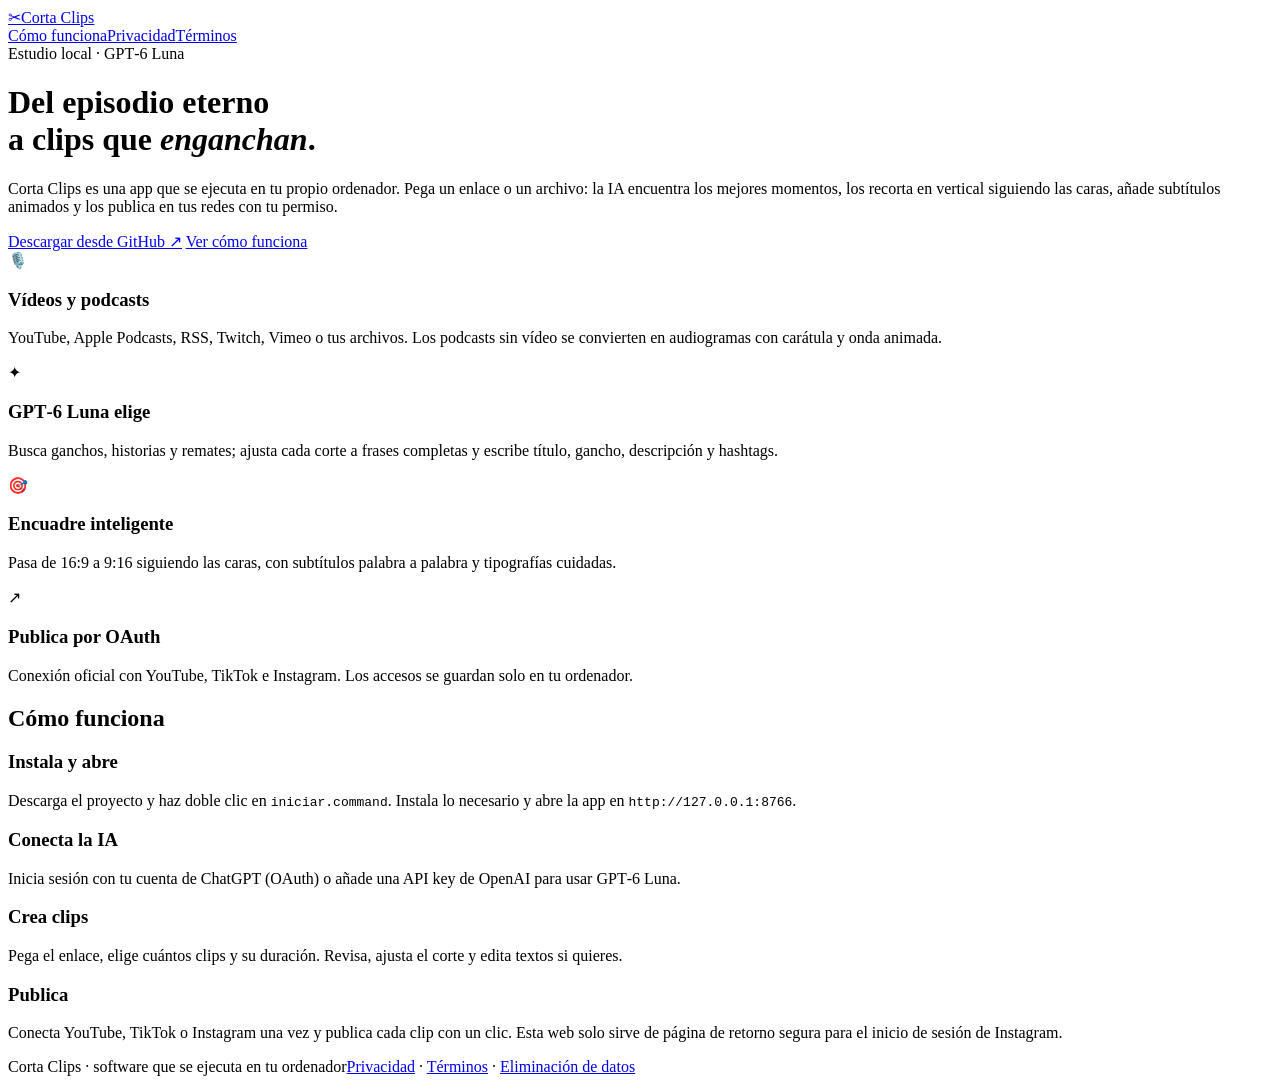
==== site/index.html @ 97ef82d2 "Corta Clips 2.0: podcasts, GPT-6 Luna por OAuth/API y publicación OAuth en redes - Podcasts solo aud" ====
<!doctype html>
<html lang="es">
<head>
<meta charset="utf-8">
<meta name="viewport" content="width=device-width,initial-scale=1">
<title>Corta Clips · de episodios largos a clips verticales</title>
<meta name="description" content="Corta Clips convierte vídeos y podcasts largos en clips verticales con subtítulos animados y los publica en YouTube Shorts, TikTok e Instagram Reels. Se ejecuta en tu ordenador.">
<link rel="icon" href="data:image/svg+xml,%3Csvg xmlns='http://www.w3.org/2000/svg' viewBox='0 0 64 64'%3E%3Crect width='64' height='64' rx='16' fill='%23d5f878'/%3E%3Ctext x='32' y='44' font-size='34' text-anchor='middle'%3E%E2%9C%82%3C/text%3E%3C/svg%3E">
<link rel="stylesheet" href="/styles.css">
</head>
<body>
<div class="wrap">
  <nav>
    <a class="brand" href="/"><span class="mark">✂</span>Corta Clips</a>
    <div class="links"><a href="#como">Cómo funciona</a><a href="/privacidad">Privacidad</a><a href="/terminos">Términos</a></div>
  </nav>
  <div class="eyebrow">Estudio local · GPT‑6 Luna</div>
  <h1>Del episodio eterno<br>a clips que <em>enganchan</em>.</h1>
  <p class="lead">Corta Clips es una app que se ejecuta en tu propio ordenador. Pega un enlace o un archivo: la IA encuentra los mejores momentos, los recorta en vertical siguiendo las caras, añade subtítulos animados y los publica en tus redes con tu permiso.</p>
  <div class="row">
    <a class="btn" href="https://github.com/marcoslucasfernando-sketch/open-curt">Descargar desde GitHub ↗</a>
    <a class="btn alt" href="#como">Ver cómo funciona</a>
  </div>

  <div class="grid">
    <div class="feat"><div class="ic">🎙️</div><h3>Vídeos y podcasts</h3><p>YouTube, Apple Podcasts, RSS, Twitch, Vimeo o tus archivos. Los podcasts sin vídeo se convierten en audiogramas con carátula y onda animada.</p></div>
    <div class="feat"><div class="ic">✦</div><h3>GPT‑6 Luna elige</h3><p>Busca ganchos, historias y remates; ajusta cada corte a frases completas y escribe título, gancho, descripción y hashtags.</p></div>
    <div class="feat"><div class="ic">🎯</div><h3>Encuadre inteligente</h3><p>Pasa de 16:9 a 9:16 siguiendo las caras, con subtítulos palabra a palabra y tipografías cuidadas.</p></div>
    <div class="feat"><div class="ic">↗</div><h3>Publica por OAuth</h3><p>Conexión oficial con YouTube, TikTok e Instagram. Los accesos se guardan solo en tu ordenador.</p></div>
  </div>

  <section id="como" class="steps">
    <h2>Cómo funciona</h2>
    <div class="step"><h3>Instala y abre</h3><p>Descarga el proyecto y haz doble clic en <code>iniciar.command</code>. Instala lo necesario y abre la app en <code>http://127.0.0.1:8766</code>.</p></div>
    <div class="step"><h3>Conecta la IA</h3><p>Inicia sesión con tu cuenta de ChatGPT (OAuth) o añade una API key de OpenAI para usar GPT‑6 Luna.</p></div>
    <div class="step"><h3>Crea clips</h3><p>Pega el enlace, elige cuántos clips y su duración. Revisa, ajusta el corte y edita textos si quieres.</p></div>
    <div class="step"><h3>Publica</h3><p>Conecta YouTube, TikTok o Instagram una vez y publica cada clip con un clic. Esta web solo sirve de página de retorno segura para el inicio de sesión de Instagram.</p></div>
  </section>

  <footer><span>Corta Clips · software que se ejecuta en tu ordenador</span><span><a href="/privacidad">Privacidad</a> · <a href="/terminos">Términos</a> · <a href="/eliminacion-datos">Eliminación de datos</a></span></footer>
</div>
</body>
</html>
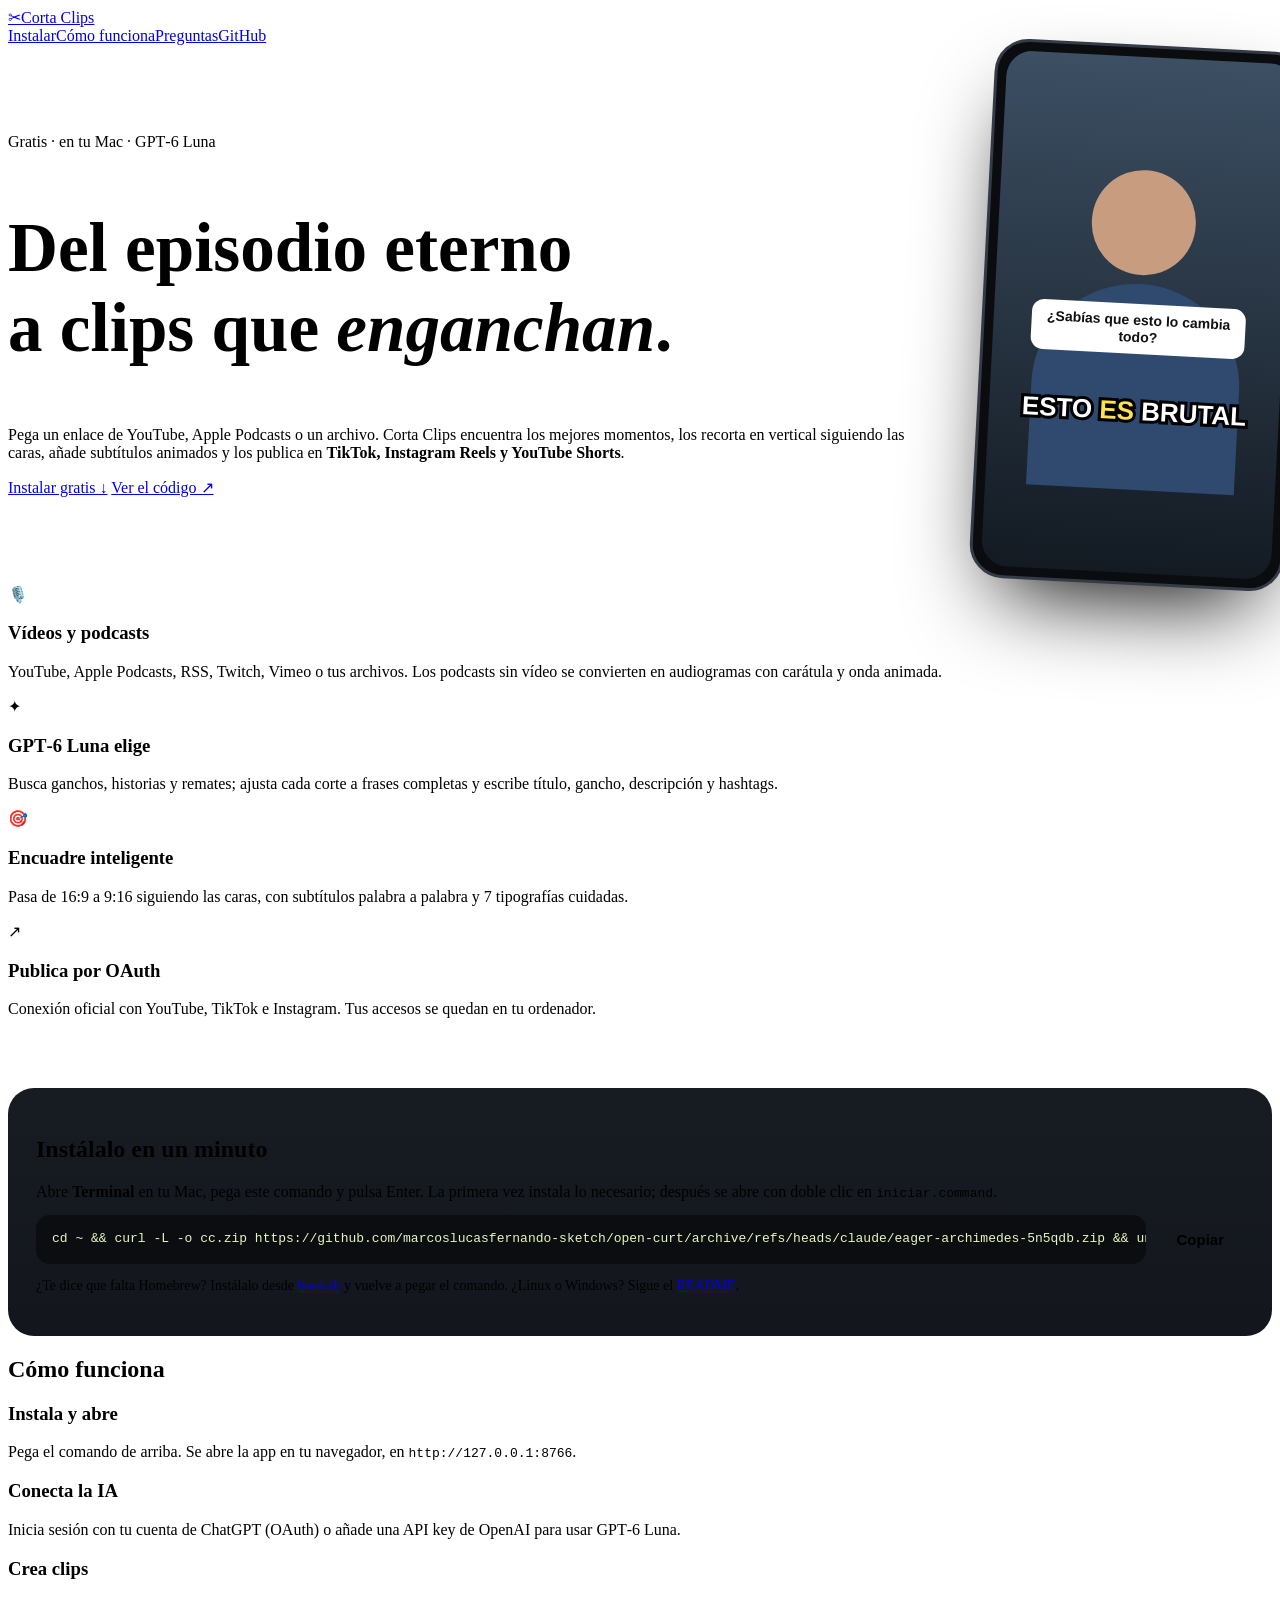
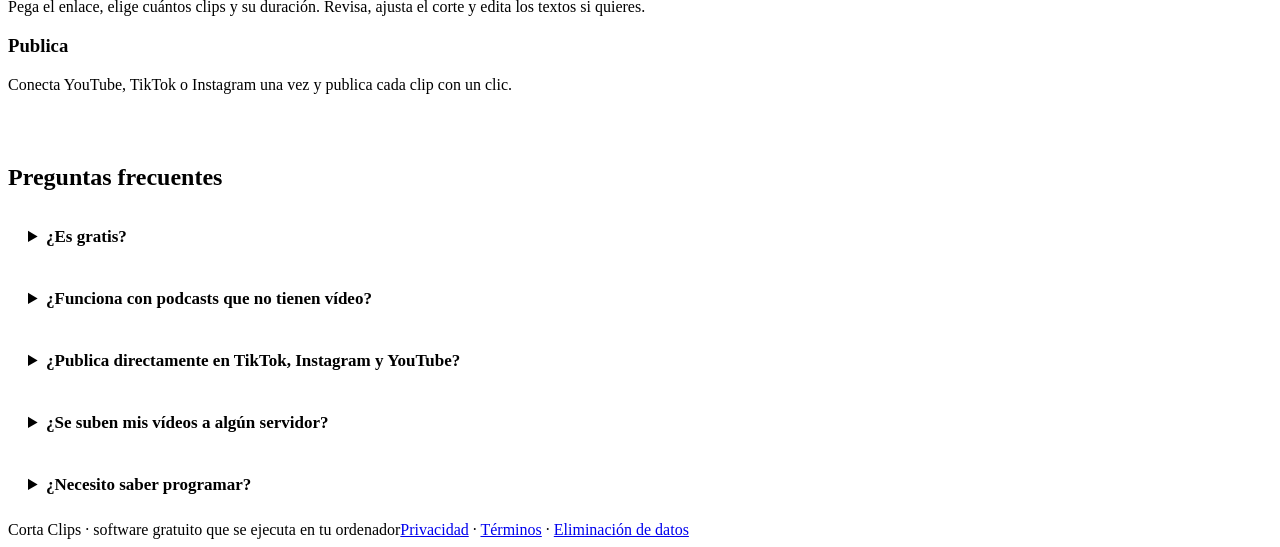
==== commit 16dceff1: "Web: SEO, tarjeta para redes, instalación con un clic y preguntas frecuentes - Metadatos Open Graph/" ====
--- a/site/index.html
+++ b/site/index.html
@@ -3,41 +3,149 @@
 <head>
 <meta charset="utf-8">
 <meta name="viewport" content="width=device-width,initial-scale=1">
-<title>Corta Clips · de episodios largos a clips verticales</title>
-<meta name="description" content="Corta Clips convierte vídeos y podcasts largos en clips verticales con subtítulos animados y los publica en YouTube Shorts, TikTok e Instagram Reels. Se ejecuta en tu ordenador.">
+<title>Corta Clips · Convierte podcasts y vídeos en clips para TikTok, Reels y Shorts gratis</title>
+<meta name="description" content="App gratuita para Mac que convierte podcasts y vídeos largos en clips verticales con subtítulos animados. GPT‑6 Luna elige los mejores momentos, sigue las caras y publica en YouTube Shorts, TikTok e Instagram Reels.">
+<link rel="canonical" href="https://corta-clips.netlify.app/">
+<meta name="theme-color" content="#0b0d10">
+<meta name="robots" content="index,follow,max-image-preview:large">
+<meta property="og:type" content="website">
+<meta property="og:site_name" content="Corta Clips">
+<meta property="og:locale" content="es_ES">
+<meta property="og:url" content="https://corta-clips.netlify.app/">
+<meta property="og:title" content="Corta Clips · Del episodio eterno a clips que enganchan">
+<meta property="og:description" content="Podcasts y vídeos → clips verticales con subtítulos animados. GPT‑6 Luna elige los mejores momentos. Gratis y en tu Mac.">
+<meta property="og:image" content="https://corta-clips.netlify.app/og.png">
+<meta property="og:image:width" content="1200">
+<meta property="og:image:height" content="630">
+<meta property="og:image:alt" content="Corta Clips: del episodio eterno a clips que enganchan">
+<meta name="twitter:card" content="summary_large_image">
+<meta name="twitter:title" content="Corta Clips · Del episodio eterno a clips que enganchan">
+<meta name="twitter:description" content="Convierte podcasts y vídeos en clips para TikTok, Reels y Shorts con subtítulos animados. Gratis y en tu Mac.">
+<meta name="twitter:image" content="https://corta-clips.netlify.app/og.png">
 <link rel="icon" href="data:image/svg+xml,%3Csvg xmlns='http://www.w3.org/2000/svg' viewBox='0 0 64 64'%3E%3Crect width='64' height='64' rx='16' fill='%23d5f878'/%3E%3Ctext x='32' y='44' font-size='34' text-anchor='middle'%3E%E2%9C%82%3C/text%3E%3C/svg%3E">
+<link rel="apple-touch-icon" href="/apple-touch-icon.png">
+<link rel="preload" href="/fonts/Bricolage.ttf" as="font" type="font/ttf" crossorigin>
 <link rel="stylesheet" href="/styles.css">
+<script type="application/ld+json">
+{
+  "@context": "https://schema.org",
+  "@graph": [
+    {
+      "@type": "SoftwareApplication",
+      "name": "Corta Clips",
+      "url": "https://corta-clips.netlify.app/",
+      "image": "https://corta-clips.netlify.app/og.png",
+      "applicationCategory": "MultimediaApplication",
+      "operatingSystem": "macOS, Linux, Windows",
+      "inLanguage": "es",
+      "description": "Convierte podcasts y vídeos largos en clips verticales con subtítulos animados y los publica en YouTube Shorts, TikTok e Instagram Reels.",
+      "offers": {"@type": "Offer", "price": "0", "priceCurrency": "EUR"},
+      "downloadUrl": "https://github.com/marcoslucasfernando-sketch/open-curt"
+    },
+    {
+      "@type": "FAQPage",
+      "mainEntity": [
+        {"@type": "Question", "name": "¿Corta Clips es gratis?", "acceptedAnswer": {"@type": "Answer", "text": "Sí. La app es gratuita y la transcripción funciona en tu ordenador sin coste. Para elegir los momentos puedes usar tu cuenta de ChatGPT o una API key de OpenAI, que cuesta céntimos por vídeo con GPT‑6 Luna."}},
+        {"@type": "Question", "name": "¿Funciona con podcasts que no tienen vídeo?", "acceptedAnswer": {"@type": "Answer", "text": "Sí. Los episodios solo de audio (MP3, M4A, Apple Podcasts, RSS) se convierten en audiogramas verticales con la carátula, una onda de audio animada y subtítulos."}},
+        {"@type": "Question", "name": "¿Publica directamente en TikTok, Instagram y YouTube?", "acceptedAnswer": {"@type": "Answer", "text": "Sí, mediante la conexión oficial OAuth de cada red. En TikTok también puedes mandar el clip a borradores para terminarlo desde el móvil."}},
+        {"@type": "Question", "name": "¿Se suben mis vídeos a algún servidor?", "acceptedAnswer": {"@type": "Answer", "text": "No. Todo se procesa en tu ordenador. Solo se envía la transcripción a la IA que elijas y el clip final a la red donde decidas publicarlo."}},
+        {"@type": "Question", "name": "¿Necesito saber programar?", "acceptedAnswer": {"@type": "Answer", "text": "No. Pegas un comando en Terminal una sola vez y después se abre con doble clic."}}
+      ]
+    }
+  ]
+}
+</script>
+<style>
+.hero{display:grid;grid-template-columns:minmax(0,1fr) 290px;gap:48px;align-items:center}
+.hero h1{font-size:clamp(40px,5.4vw,74px)}
+.demo{width:100%;aspect-ratio:9/16;border-radius:34px;border:3px solid #343b46;background:#0a0c0f;padding:9px;box-shadow:0 40px 90px -30px #000;transform:rotate(3deg)}
+.demo .scr{height:100%;border-radius:26px;position:relative;overflow:hidden;background:linear-gradient(180deg,#3c4f63,#131a22)}
+.demo .face{position:absolute;left:32%;top:22%;width:36%;aspect-ratio:1;border-radius:50%;background:#c89c7e}
+.demo .body{position:absolute;left:14%;right:14%;top:44%;height:40%;border-radius:50% 50% 0 0;background:#2f4a6e}
+.demo .hook{position:absolute;left:13%;right:13%;top:48%;background:#fff;color:#111;border-radius:12px;padding:8px;text-align:center;font:800 14px/1.2 "DM Sans",sans-serif;animation:hook 6s infinite}
+.demo .cap{position:absolute;left:6%;right:6%;top:66%;text-align:center;font:800 26px/1.1 "Bricolage",sans-serif;color:#fff;-webkit-text-stroke:6px #000;paint-order:stroke fill;text-transform:uppercase}
+.demo .cap b{color:#ffe14d}
+.demo .bar{position:absolute;left:0;bottom:0;height:5px;background:var(--accent);animation:bar 6s linear infinite}
+@keyframes hook{0%,55%{opacity:1}65%,100%{opacity:0}}
+@keyframes bar{from{width:0}to{width:100%}}
+.install{margin-top:70px;background:linear-gradient(180deg,#171b22,#13171d);border:1px solid var(--line);border-radius:26px;padding:28px}
+.install p{color:var(--muted);margin:0 0 14px}
+.cmd{display:flex;gap:10px;align-items:stretch}
+.cmd pre{flex:1;min-width:0;margin:0;background:#0b0d10;border:1px solid var(--line);border-radius:14px;padding:14px 16px;overflow-x:auto;font:13px/1.6 ui-monospace,SFMono-Regular,Menlo,monospace;color:#e6f7c0;white-space:pre}
+.cmd button{background:var(--accent);color:var(--ink);border:0;border-radius:14px;padding:0 20px;font-weight:800;cursor:pointer;font-size:15px;white-space:nowrap}
+.faq{margin-top:70px}
+.faq details{background:var(--panel);border:1px solid var(--line);border-radius:16px;padding:16px 20px;margin-bottom:10px}
+.faq summary{cursor:pointer;font-weight:700;font-size:17px}
+.faq details p{color:var(--muted);margin:10px 0 0}
+@media(max-width:860px){.hero{grid-template-columns:1fr}.demo{max-width:240px;margin:10px auto 0;transform:none}.cmd{flex-direction:column}.cmd button{padding:12px}}
+</style>
 </head>
 <body>
 <div class="wrap">
   <nav>
     <a class="brand" href="/"><span class="mark">✂</span>Corta Clips</a>
-    <div class="links"><a href="#como">Cómo funciona</a><a href="/privacidad">Privacidad</a><a href="/terminos">Términos</a></div>
+    <div class="links"><a href="#instalar">Instalar</a><a href="#como">Cómo funciona</a><a href="#faq">Preguntas</a><a href="https://github.com/marcoslucasfernando-sketch/open-curt">GitHub</a></div>
   </nav>
-  <div class="eyebrow">Estudio local · GPT‑6 Luna</div>
-  <h1>Del episodio eterno<br>a clips que <em>enganchan</em>.</h1>
-  <p class="lead">Corta Clips es una app que se ejecuta en tu propio ordenador. Pega un enlace o un archivo: la IA encuentra los mejores momentos, los recorta en vertical siguiendo las caras, añade subtítulos animados y los publica en tus redes con tu permiso.</p>
-  <div class="row">
-    <a class="btn" href="https://github.com/marcoslucasfernando-sketch/open-curt">Descargar desde GitHub ↗</a>
-    <a class="btn alt" href="#como">Ver cómo funciona</a>
-  </div>
+
+  <section class="hero">
+    <div>
+      <div class="eyebrow">Gratis · en tu Mac · GPT‑6 Luna</div>
+      <h1>Del episodio eterno<br>a clips que <em>enganchan</em>.</h1>
+      <p class="lead">Pega un enlace de YouTube, Apple Podcasts o un archivo. Corta Clips encuentra los mejores momentos, los recorta en vertical siguiendo las caras, añade subtítulos animados y los publica en <b>TikTok, Instagram Reels y YouTube Shorts</b>.</p>
+      <div class="row">
+        <a class="btn" href="#instalar">Instalar gratis ↓</a>
+        <a class="btn alt" href="https://github.com/marcoslucasfernando-sketch/open-curt">Ver el código ↗</a>
+      </div>
+    </div>
+    <div class="demo" aria-hidden="true"><div class="scr"><div class="face"></div><div class="body"></div><div class="hook">¿Sabías que esto lo cambia todo?</div><div class="cap" id="demoCap">esto es brutal</div><div class="bar"></div></div></div>
+  </section>
 
   <div class="grid">
     <div class="feat"><div class="ic">🎙️</div><h3>Vídeos y podcasts</h3><p>YouTube, Apple Podcasts, RSS, Twitch, Vimeo o tus archivos. Los podcasts sin vídeo se convierten en audiogramas con carátula y onda animada.</p></div>
     <div class="feat"><div class="ic">✦</div><h3>GPT‑6 Luna elige</h3><p>Busca ganchos, historias y remates; ajusta cada corte a frases completas y escribe título, gancho, descripción y hashtags.</p></div>
-    <div class="feat"><div class="ic">🎯</div><h3>Encuadre inteligente</h3><p>Pasa de 16:9 a 9:16 siguiendo las caras, con subtítulos palabra a palabra y tipografías cuidadas.</p></div>
-    <div class="feat"><div class="ic">↗</div><h3>Publica por OAuth</h3><p>Conexión oficial con YouTube, TikTok e Instagram. Los accesos se guardan solo en tu ordenador.</p></div>
+    <div class="feat"><div class="ic">🎯</div><h3>Encuadre inteligente</h3><p>Pasa de 16:9 a 9:16 siguiendo las caras, con subtítulos palabra a palabra y 7 tipografías cuidadas.</p></div>
+    <div class="feat"><div class="ic">↗</div><h3>Publica por OAuth</h3><p>Conexión oficial con YouTube, TikTok e Instagram. Tus accesos se quedan en tu ordenador.</p></div>
   </div>
+
+  <section class="install" id="instalar">
+    <h2>Instálalo en un minuto</h2>
+    <p>Abre <b>Terminal</b> en tu Mac, pega este comando y pulsa Enter. La primera vez instala lo necesario; después se abre con doble clic en <code>iniciar.command</code>.</p>
+    <div class="cmd"><pre id="cmd">cd ~ &amp;&amp; curl -L -o cc.zip https://github.com/marcoslucasfernando-sketch/open-curt/archive/refs/heads/claude/eager-archimedes-5n5qdb.zip &amp;&amp; unzip -q cc.zip &amp;&amp; rm cc.zip &amp;&amp; mv open-curt-claude-eager-archimedes-5n5qdb CortaClips &amp;&amp; cd CortaClips &amp;&amp; ./iniciar.command</pre><button id="copyCmd" type="button">Copiar</button></div>
+    <p style="margin-top:14px;font-size:14px">¿Te dice que falta Homebrew? Instálalo desde <a href="https://brew.sh/es/">brew.sh</a> y vuelve a pegar el comando. ¿Linux o Windows? Sigue el <a href="https://github.com/marcoslucasfernando-sketch/open-curt#empezar-mac">README</a>.</p>
+  </section>
 
   <section id="como" class="steps">
     <h2>Cómo funciona</h2>
-    <div class="step"><h3>Instala y abre</h3><p>Descarga el proyecto y haz doble clic en <code>iniciar.command</code>. Instala lo necesario y abre la app en <code>http://127.0.0.1:8766</code>.</p></div>
+    <div class="step"><h3>Instala y abre</h3><p>Pega el comando de arriba. Se abre la app en tu navegador, en <code>http://127.0.0.1:8766</code>.</p></div>
     <div class="step"><h3>Conecta la IA</h3><p>Inicia sesión con tu cuenta de ChatGPT (OAuth) o añade una API key de OpenAI para usar GPT‑6 Luna.</p></div>
-    <div class="step"><h3>Crea clips</h3><p>Pega el enlace, elige cuántos clips y su duración. Revisa, ajusta el corte y edita textos si quieres.</p></div>
-    <div class="step"><h3>Publica</h3><p>Conecta YouTube, TikTok o Instagram una vez y publica cada clip con un clic. Esta web solo sirve de página de retorno segura para el inicio de sesión de Instagram.</p></div>
+    <div class="step"><h3>Crea clips</h3><p>Pega el enlace, elige cuántos clips y su duración. Revisa, ajusta el corte y edita los textos si quieres.</p></div>
+    <div class="step"><h3>Publica</h3><p>Conecta YouTube, TikTok o Instagram una vez y publica cada clip con un clic.</p></div>
   </section>
 
-  <footer><span>Corta Clips · software que se ejecuta en tu ordenador</span><span><a href="/privacidad">Privacidad</a> · <a href="/terminos">Términos</a> · <a href="/eliminacion-datos">Eliminación de datos</a></span></footer>
+  <section class="faq" id="faq">
+    <h2>Preguntas frecuentes</h2>
+    <details><summary>¿Es gratis?</summary><p>Sí. La app es gratuita y la transcripción funciona en tu ordenador sin coste. Para elegir los momentos puedes usar tu cuenta de ChatGPT o una API key de OpenAI, que cuesta céntimos por vídeo con GPT‑6 Luna.</p></details>
+    <details><summary>¿Funciona con podcasts que no tienen vídeo?</summary><p>Sí. Los episodios solo de audio (MP3, M4A, Apple Podcasts, RSS) se convierten en audiogramas verticales con la carátula, una onda de audio animada y subtítulos.</p></details>
+    <details><summary>¿Publica directamente en TikTok, Instagram y YouTube?</summary><p>Sí, mediante la conexión oficial OAuth de cada red. En TikTok también puedes mandar el clip a borradores para terminarlo desde el móvil.</p></details>
+    <details><summary>¿Se suben mis vídeos a algún servidor?</summary><p>No. Todo se procesa en tu ordenador. Solo se envía la transcripción a la IA que elijas y el clip final a la red donde decidas publicarlo.</p></details>
+    <details><summary>¿Necesito saber programar?</summary><p>No. Pegas un comando en Terminal una sola vez y después se abre con doble clic.</p></details>
+  </section>
+
+  <footer><span>Corta Clips · software gratuito que se ejecuta en tu ordenador</span><span><a href="/privacidad">Privacidad</a> · <a href="/terminos">Términos</a> · <a href="/eliminacion-datos">Eliminación de datos</a></span></footer>
 </div>
+<script>
+(function () {
+  var words = ["esto", "es", "brutal"], i = 0, cap = document.getElementById("demoCap");
+  setInterval(function () {
+    cap.innerHTML = words.map(function (w, k) { return k === i ? "<b>" + w + "</b>" : w; }).join(" ");
+    i = (i + 1) % words.length;
+  }, 650);
+  document.getElementById("copyCmd").onclick = function () {
+    var text = document.getElementById("cmd").textContent, btn = this;
+    (navigator.clipboard ? navigator.clipboard.writeText(text) : Promise.reject()).then(function () { btn.textContent = "¡Copiado!"; },
+      function () { var r = document.createRange(); r.selectNodeContents(document.getElementById("cmd")); getSelection().removeAllRanges(); getSelection().addRange(r); btn.textContent = "Cmd+C"; });
+  };
+})();
+</script>
 </body>
 </html>
